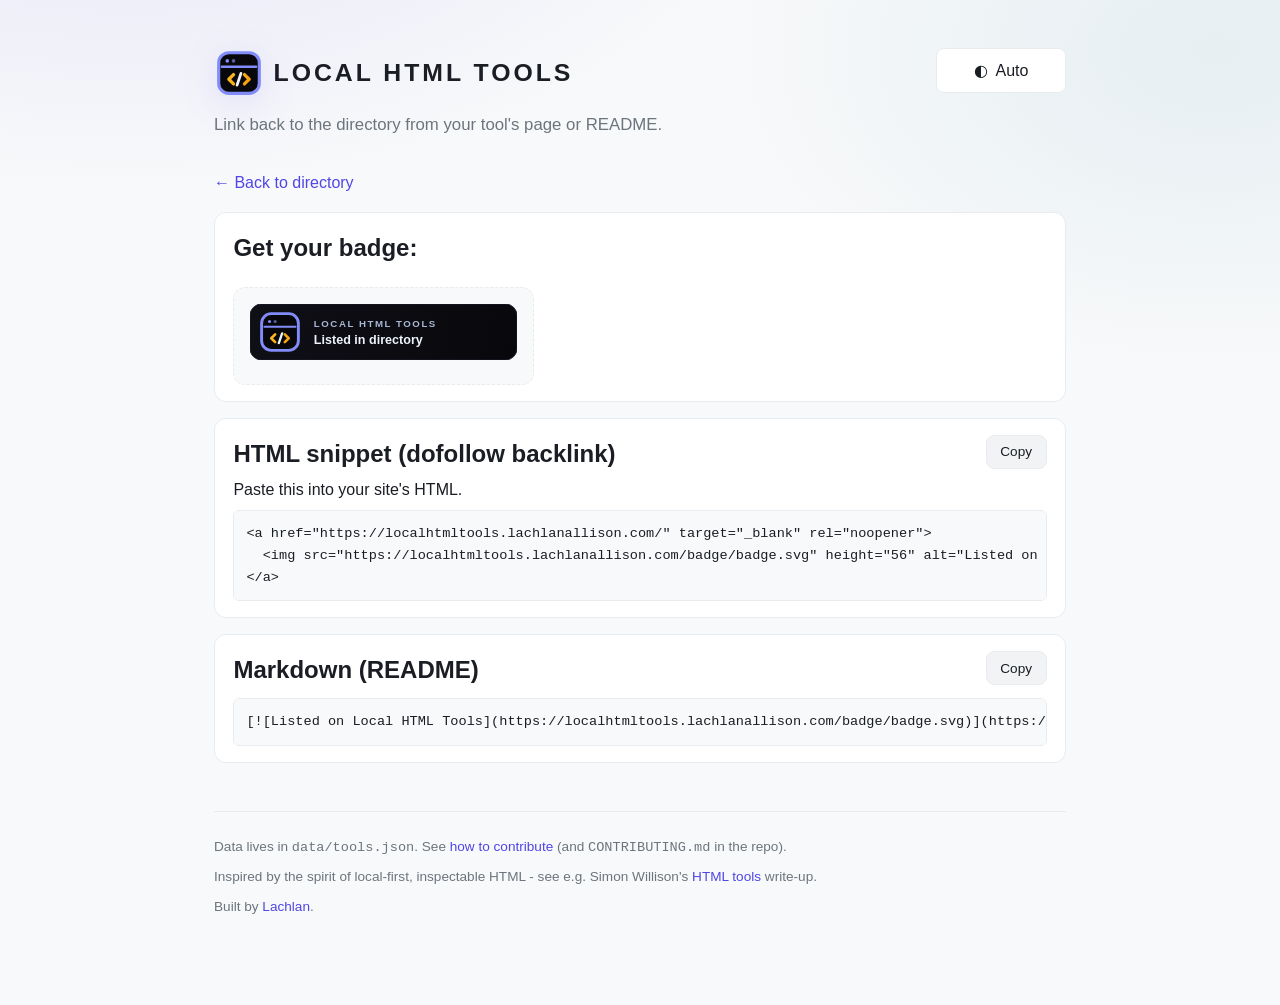
==== badge/index.html @ d9b1b04b "initial commit" ====
<!DOCTYPE html>
<html lang="en">
  <head>
    <meta charset="utf-8" />
    <meta name="viewport" content="width=device-width, initial-scale=1" />
    <title>Embed badge - Local HTML Tools</title>
    <script>
      (function () {
        var mode = "auto";
        try {
          var saved = localStorage.getItem("lht-theme");
          if (["auto", "light", "dark"].indexOf(saved) !== -1) mode = saved;
        } catch (error) {}
        var theme = mode === "auto"
          ? (window.matchMedia && window.matchMedia("(prefers-color-scheme: light)").matches ? "light" : "dark")
          : mode;
        document.documentElement.setAttribute("data-theme", theme);
      })();
    </script>
    <link id="theme-css" rel="stylesheet" href="../css/themes/site.css" data-base="../css/themes/" />
    <link rel="icon" href="../favicon.svg" type="image/svg+xml" />
    <style>
      .panel {
        background: var(--surface);
        border: 1px solid var(--border);
        border-radius: var(--radius);
        padding: 1rem 1.15rem;
        margin: 1rem 0;
      }
      pre,
      code {
        font-family: var(--mono);
        font-size: 0.85rem;
      }
      pre {
        overflow: auto;
        margin: 0.5rem 0 0;
        padding: 0.75rem;
        background: var(--bg);
        border-radius: 6px;
        border: 1px solid var(--border);
      }
      .preview {
        display: inline-block;
        padding: 1rem;
        background: var(--bg);
        border-radius: var(--radius);
        border: 1px dashed var(--border);
      }
      .snippet-head {
        display: flex;
        align-items: flex-start;
        justify-content: space-between;
        gap: 1rem;
      }
      .copy-button {
        border: 0;
        white-space: nowrap;
      }
    </style>
  </head>
  <body>
    <div class="wrap">
      <header class="site">
        <div class="header-top">
          <a href="../" class="site-logo" style="text-decoration:none;color:inherit">
            <img src="../favicon.svg" alt="" />
            <span class="site-logo-wordmark">LOCAL HTML TOOLS</span>
          </a>
          <label class="theme-picker" for="theme-switcher">
            <span class="sr-only">Theme</span>
            <select id="theme-switcher" class="filter">
              <option value="auto" selected>&#9680;&nbsp;&nbsp;Auto</option>
              <option value="light">&#9788;&nbsp;&nbsp;Light</option>
              <option value="dark">&#9790;&nbsp;&nbsp;Dark</option>
            </select>
          </label>
        </div>
        <p class="lede">Link back to the directory from your tool's page or README.</p>
      </header>

      <main>
        <p>
          <a href="../">&larr; Back to directory</a>
        </p>

        <section class="panel">
          <h2 class="summary" style="margin-top: 0">Get your badge:</h2>
          <div class="preview">
            <a href="https://localhtmltools.lachlanallison.com/" target="_blank" rel="noopener" title="Local HTML Tools - curated directory">
              <img src="badge.svg" height="56" alt="Listed on Local HTML Tools" />
            </a>
          </div>
        </section>

        <section class="panel">
          <div class="snippet-head">
            <div>
              <h2 class="summary" style="margin: 0">HTML snippet (dofollow backlink)</h2>
              <p class="summary" style="margin: 0.2rem 0 0">Paste this into your site's HTML.</p>
            </div>
            <button class="btn btn-secondary btn-small copy-button" type="button" data-copy-target="html-snippet">Copy</button>
          </div>
          <pre><code id="html-snippet">&lt;a href="https://localhtmltools.lachlanallison.com/" target="_blank" rel="noopener"&gt;
  &lt;img src="https://localhtmltools.lachlanallison.com/badge/badge.svg" height="56" alt="Listed on Local HTML Tools" /&gt;
&lt;/a&gt;</code></pre>
        </section>

        <section class="panel">
          <div class="snippet-head">
            <h2 class="summary" style="margin: 0">Markdown (README)</h2>
            <button class="btn btn-secondary btn-small copy-button" type="button" data-copy-target="markdown-snippet">Copy</button>
          </div>
          <pre><code id="markdown-snippet">[![Listed on Local HTML Tools](https://localhtmltools.lachlanallison.com/badge/badge.svg)](https://localhtmltools.lachlanallison.com/)</code></pre>
        </section>


      </main>

      <footer class="site">
        <p>
          Data lives in <code>data/tools.json</code>. See <a href="../contributing.html">how to contribute</a> (and <code>CONTRIBUTING.md</code> in the repo).
        </p>
        <p>Inspired by the spirit of local-first, inspectable HTML - see e.g. Simon Willison's <a href="https://simonwillison.net/2025/Dec/10/html-tools/">HTML tools</a> write-up.</p>
        <p>Built by <a href="https://lachlanallison.com/">Lachlan</a>.</p>
      </footer>
    </div>
    <script src="../js/theme.js" defer></script>
    <script>
      document.querySelectorAll("[data-copy-target]").forEach((button) => {
        button.addEventListener("click", async () => {
          const target = document.getElementById(button.dataset.copyTarget);
          if (!target) return;
          const original = button.textContent;
          try {
            await navigator.clipboard.writeText(target.textContent);
            button.textContent = "Copied";
          } catch (error) {
            button.textContent = "Select text";
          }
          window.setTimeout(() => {
            button.textContent = original;
          }, 1600);
        });
      });
    </script>
  </body>
</html>
---- css/themes/site.css ----
:root {
  --bg: #08080c;
  --surface: #0f0f16;
  --border: #1e1e2e;
  --text: #e2e2ea;
  --muted: #6e6e8a;
  --accent: #818cf8;
  --accent-hover: #a5b4fc;
  --tag-bg: #13131f;
  --radius: 12px;
  --font: "Aptos", "Segoe UI Variable Display", "Segoe UI", sans-serif;
  --mono: ui-monospace, "Cascadia Code", "SF Mono", Consolas, monospace;
}

*, *::before, *::after { box-sizing: border-box; }

html { scroll-behavior: smooth; }

body {
  margin: 0;
  min-height: 100vh;
  font-family: var(--font);
  background:
    radial-gradient(1200px 700px at 10% -20%, rgba(99, 102, 241, 0.18), transparent 55%),
    radial-gradient(1000px 600px at 95% 5%, rgba(34, 211, 238, 0.09), transparent 50%),
    var(--bg);
  color: var(--text);
  line-height: 1.6;
  -webkit-font-smoothing: antialiased;
}

a { color: var(--accent); text-decoration: none; }
a:hover { color: var(--accent-hover); }

.wrap {
  max-width: 900px;
  margin: 0 auto;
  padding: 3rem 1.5rem 5rem;
}

.header-top {
  display: flex;
  justify-content: space-between;
  align-items: flex-start;
  gap: 1rem;
  margin-bottom: 0.85rem;
}

header.site h1 {
  margin: 0;
  font-size: clamp(1.6rem, 4vw, 2.4rem);
  font-weight: 700;
  letter-spacing: -0.03em;
  color: var(--text);
}

header.site .lede {
  margin: 0 0 2rem;
  color: var(--muted);
  font-size: 1.05rem;
  max-width: 55ch;
}

.intro-row {
  display: flex;
  align-items: flex-start;
  justify-content: space-between;
  gap: 2rem;
  margin: 0 0 2rem;
}

.intro-row .lede {
  margin: 0;
  flex: 1;
}

.intro-badge-link {
  display: inline-flex;
  flex-direction: column;
  align-items: flex-start;
  gap: 0.55rem;
  color: var(--muted);
  font-size: 0.86rem;
  font-weight: 700;
  margin-top: 0.2rem;
}

.intro-badge-link:hover {
  color: var(--accent-hover);
}

.intro-badge-link img {
  display: block;
  height: 56px;
  width: auto;
}

.theme-picker {
  display: inline-flex;
  align-items: center;
}

.theme-picker select {
  background: var(--surface);
  border: 1px solid var(--border);
  color: var(--text);
  font-size: 0.8rem;
  font-weight: 500;
  padding: 0.48rem 2rem 0.48rem 0.9rem;
  border-radius: 8px;
  cursor: pointer;
  appearance: none;
  -webkit-appearance: none;
  background-image: url("data:image/svg+xml,%3Csvg xmlns='http://www.w3.org/2000/svg' width='12' height='12' viewBox='0 0 12 12'%3E%3Cpath fill='%236e6e8a' d='M6 8L1 3h10z'/%3E%3C/svg%3E");
  background-repeat: no-repeat;
  background-position: right 0.5rem center;
  font-family: var(--font);
  min-width: 130px;
  text-align: center;
  text-align-last: center;
}

nav.sub {
  display: flex;
  flex-wrap: wrap;
  gap: 0.75rem 1.25rem;
  align-items: center;
  padding: 1rem 1rem;
  border: 1px solid var(--border);
  border-radius: 14px;
  background: rgba(255, 255, 255, 0.01);
  backdrop-filter: blur(4px);
  margin-bottom: 0;
}

label.search {
  display: flex;
  align-items: center;
  gap: 0.5rem;
  flex: 1;
  min-width: 200px;
}

label.search span { color: var(--muted); font-size: 0.875rem; }

input[type="search"] {
  flex: 1;
  max-width: 320px;
  padding: 0.55rem 0.85rem;
  border: 1px solid var(--border);
  border-radius: 8px;
  background: var(--surface);
  color: var(--text);
  font: inherit;
  outline: none;
  transition: border-color 0.2s, box-shadow 0.2s;
}

input[type="search"]:focus {
  border-color: var(--accent);
  box-shadow: 0 0 0 3px rgba(129, 140, 248, 0.12);
}

input[type="search"]::placeholder { color: #4a4a5e; }

select.filter {
  padding: 0.55rem 0.75rem;
  border: 1px solid var(--border);
  border-radius: 8px;
  background: var(--surface);
  color: var(--text);
  font: inherit;
  cursor: pointer;
  outline: none;
  font-family: var(--font);
}

.tool-grid {
  display: flex;
  flex-direction: column;
  margin-top: 1rem;
}

.tool-card {
  display: flex;
  flex-direction: column;
  gap: 0.65rem;
  padding: 1.15rem 1.25rem;
  margin-bottom: 0.5rem;
  border: 1px solid rgba(129, 140, 248, 0.16);
  border-radius: var(--radius);
  background: linear-gradient(160deg, rgba(20, 20, 32, 0.95), rgba(15, 15, 22, 0.96));
  transition: all 0.2s ease;
}

.tool-card:hover {
  border-color: rgba(129, 140, 248, 0.3);
  box-shadow: 0 0 0 1px rgba(129, 140, 248, 0.15), 0 14px 34px rgba(0, 0, 0, 0.4);
  transform: translateY(-2px);
}

.tool-card h2 {
  margin: 0 0 0.25rem;
  font-size: 1.05rem;
  font-weight: 600;
}

.tool-card h2 a { color: var(--text); }
.tool-card h2 a:hover { color: var(--accent); }

.tool-card .summary {
  margin: 0 0 0.4rem;
  font-size: 0.9rem;
  color: #9ca3af;
  line-height: 1.5;
}

.tool-row {
  display: flex;
  align-items: flex-start;
  gap: 1.5rem;
  padding: 1.15rem 1.25rem;
  margin-bottom: 0.5rem;
  border: 1px solid var(--border);
  border-radius: var(--radius);
  background: var(--surface);
  transition: all 0.2s ease;
}

.tool-row:hover {
  border-color: rgba(129, 140, 248, 0.3);
  box-shadow: 0 0 0 1px rgba(129, 140, 248, 0.08), 0 4px 24px rgba(0, 0, 0, 0.4);
  transform: translateY(-1px);
}

.tool-main { flex: 1; min-width: 0; }

.tool-main h2 {
  margin: 0 0 0.25rem;
  font-size: 1.05rem;
  font-weight: 600;
}

.tool-main h2 a { color: var(--text); }
.tool-main h2 a:hover { color: var(--accent); }

.tool-main .summary {
  margin: 0 0 0.4rem;
  font-size: 0.9rem;
  color: #9ca3af;
  line-height: 1.5;
}

.meta-row {
  display: flex;
  flex-wrap: wrap;
  gap: 0.35rem 0.5rem;
  align-items: center;
  font-size: 0.78rem;
  color: var(--muted);
}

.meta-row .author a { color: var(--muted); }
.meta-row .author a:hover { color: var(--accent); }

.badge-runtime {
  font-family: var(--mono);
  font-size: 0.7rem;
  padding: 0.1rem 0.4rem;
  background: var(--tag-bg);
  color: #7c7c9e;
  border: 1px solid var(--border);
  border-radius: 4px;
}

.tool-side {
  display: flex;
  flex-direction: column;
  align-items: flex-end;
  gap: 0.5rem;
  min-width: 130px;
  flex-shrink: 0;
}

.cats {
  display: flex;
  flex-wrap: wrap;
  gap: 0.3rem;
  justify-content: flex-end;
}

.cats .cat {
  font-size: 0.7rem;
  padding: 0.15rem 0.5rem;
  background: var(--tag-bg);
  color: var(--muted);
  border: 1px solid var(--border);
  border-radius: 4px;
  font-family: var(--mono);
}

.links {
  display: flex;
  flex-wrap: wrap;
  gap: 0.5rem 0.75rem;
  font-size: 0.8rem;
}

.links a {
  color: var(--accent);
  font-weight: 500;
}
.links a:hover { color: var(--accent-hover); }
.links a.secondary { color: var(--muted); font-weight: 400; }
.links a.secondary:hover { color: var(--accent); }

footer.site {
  margin-top: 3rem;
  padding-top: 1.5rem;
  border-top: 1px solid var(--border);
  font-size: 0.85rem;
  color: var(--muted);
}

footer.site p { margin: 0 0 0.5rem; }

.empty-state {
  text-align: center;
  padding: 3rem 1rem;
  color: var(--muted);
}

.sr-only {
  position: absolute; width: 1px; height: 1px;
  padding: 0; margin: -1px; overflow: hidden;
  clip: rect(0, 0, 0, 0); border: 0;
}

@media (max-width: 640px) {
  .intro-row { flex-direction: column; gap: 1rem; }
  .intro-badge-link img { height: auto; max-width: 100%; }
  .tool-row { flex-direction: column; gap: 0.75rem; }
  .tool-side { align-items: flex-start; }
  .cats { justify-content: flex-start; }
  .detail-nav { align-items: flex-start; }
  .detail-badge-link { align-items: flex-start; flex-direction: column; }
  .detail-badge-link img { height: auto; max-width: 100%; }
}

/* Logo */
.site-logo {
  display: flex;
  align-items: center;
  gap: 0.6rem;
  text-decoration: none;
  color: inherit;
}

.site-logo img {
  display: block;
  width: 50px;
  height: 50px;
  object-fit: contain;
  filter: drop-shadow(0 8px 22px rgba(0, 0, 0, 0.28));
}

.site-logo-wordmark {
  display: block;
  font-size: clamp(1.15rem, 2.8vw, 1.55rem);
  font-weight: 800;
  letter-spacing: 0.12em;
  color: var(--text);
  white-space: nowrap;
}

.detail-page .tool-card.detail-card {
  margin-bottom: 2rem;
}

.detail-nav {
  display: flex;
  flex-wrap: wrap;
  align-items: center;
  justify-content: space-between;
  gap: 0.9rem 1rem;
  margin: 0 0 1rem;
}

.detail-back {
  font-size: 0.92rem;
  color: var(--muted);
}

.detail-back:hover {
  color: var(--accent);
}

.detail-badge-link {
  display: inline-flex;
  align-items: center;
  gap: 0.7rem;
  padding: 0.6rem 0.8rem;
  border: 1px solid var(--border);
  border-radius: 12px;
  background: rgba(255, 255, 255, 0.02);
}

.detail-badge-link:hover {
  border-color: rgba(129, 140, 248, 0.32);
  background: rgba(129, 140, 248, 0.05);
}

.detail-badge-link img {
  display: block;
  height: 56px;
  width: auto;
}

.detail-badge-label {
  font-size: 0.88rem;
  font-weight: 700;
  color: var(--muted);
  letter-spacing: 0.01em;
}

.detail-title {
  font-size: clamp(1.55rem, 3.4vw, 2.05rem);
  line-height: 1.25;
  margin: 0 0 0.4rem;
}

.detail-categories {
  margin: 0 0 0.7rem;
}

.detail-categories span {
  background: linear-gradient(135deg, rgba(129, 140, 248, 0.2), rgba(34, 211, 238, 0.14));
  border: 1px solid rgba(129, 140, 248, 0.24);
  color: #dbe7ff;
  font-size: 0.76rem;
  font-weight: 800;
  letter-spacing: 0.08em;
  text-transform: uppercase;
  padding: 0.38rem 0.62rem;
}

.detail-card .tags {
  gap: 0.55rem;
}

.detail-card .tags span {
  border-radius: 999px;
  padding: 0.45rem 0.72rem;
  background: rgba(19, 19, 31, 0.92);
  border: 1px solid rgba(129, 140, 248, 0.18);
  color: #c9d2e7;
  font-size: 0.82rem;
  font-weight: 600;
  box-shadow: inset 0 1px 0 rgba(255, 255, 255, 0.03);
}

.detail-subtitle {
  margin: 1.1rem 0 0.45rem;
  font-size: 0.98rem;
}

.detail-refs {
  margin: 0;
  padding-left: 1.2rem;
}

.site-logo svg {
  width: 22px;
  height: 22px;
  flex-shrink: 0;
}

.site-logo h1 {
  margin: 0;
  font-size: clamp(1.6rem, 4vw, 2.4rem);
  font-weight: 700;
  letter-spacing: -0.03em;
  color: var(--text);
}

/* Tool action buttons */
.tool-actions {
  display: flex;
  flex-wrap: wrap;
  gap: 0.5rem;
  margin-top: 0.5rem;
}

.btn {
  display: inline-flex;
  align-items: center;
  gap: 0.4rem;
  padding: 0.45rem 0.85rem;
  border-radius: 8px;
  font-size: 0.85rem;
  font-weight: 500;
  text-decoration: none;
  line-height: 1.3;
  transition: background 0.15s ease, box-shadow 0.15s ease;
}

.btn svg {
  width: 16px;
  height: 16px;
  flex-shrink: 0;
}

.btn-primary {
  background: var(--accent);
  color: #08080c;
}

.btn-primary:hover {
  background: var(--accent-hover);
  color: #08080c;
}

.btn-secondary {
  background: var(--tag-bg);
  color: var(--text);
  border: 1px solid var(--border);
}

.btn-secondary:hover {
  background: var(--border);
  color: var(--text);
}

.btn-small svg {
  width: 14px;
  height: 14px;
}

.scroll-sentinel {
  height: 1px;
}

/* Light theme overrides. Generated from css/themes/light.css. */
html[data-theme="light"] {
  --bg: #f8f9fa;
  --surface: #ffffff;
  --surface-hover: #f1f3f5;
  --border: #e9ecef;
  --text: #1a1d23;
  --muted: #6c757d;
  --accent: #4f46e5;
  --accent-hover: #4338ca;
  --tag-bg: #f1f3f5;
  --radius: 12px;
  --font: "Aptos", "Segoe UI Variable Display", "Segoe UI", sans-serif;
  --mono: ui-monospace, "Cascadia Code", "SF Mono", Consolas, monospace;
}

html[data-theme="light"] *, html[data-theme="light"] *::before, html[data-theme="light"] *::after { box-sizing: border-box; }

html[data-theme="light"] { scroll-behavior: smooth; }

html[data-theme="light"] body {
  margin: 0;
  min-height: 100vh;
  font-family: var(--font);
  background:
    radial-gradient(1200px 700px at 10% -20%, rgba(79, 70, 229, 0.12), transparent 56%),
    radial-gradient(1000px 650px at 95% 5%, rgba(14, 116, 144, 0.08), transparent 50%),
    var(--bg);
  color: var(--text);
  line-height: 1.6;
  -webkit-font-smoothing: antialiased;
}

html[data-theme="light"] a { color: var(--accent); text-decoration: none; }

html[data-theme="light"] a:hover { color: var(--accent-hover); }

html[data-theme="light"] .wrap {
  max-width: 900px;
  margin: 0 auto;
  padding: 3rem 1.5rem 5rem;
}

html[data-theme="light"] .header-top {
  display: flex;
  justify-content: space-between;
  align-items: flex-start;
  gap: 1rem;
  margin-bottom: 0.85rem;
}

html[data-theme="light"] header.site h1 {
  margin: 0;
  font-size: clamp(1.6rem, 4vw, 2.4rem);
  font-weight: 700;
  letter-spacing: -0.03em;
  color: var(--text);
}

html[data-theme="light"] header.site .lede {
  margin: 0 0 2rem;
  color: var(--muted);
  font-size: 1.05rem;
  max-width: 55ch;
}

html[data-theme="light"] .intro-row {
  display: flex;
  align-items: flex-start;
  justify-content: space-between;
  gap: 2rem;
  margin: 0 0 2rem;
}

html[data-theme="light"] .intro-row .lede {
  margin: 0;
  flex: 1;
}

html[data-theme="light"] .intro-badge-link {
  display: inline-flex;
  flex-direction: column;
  align-items: flex-start;
  gap: 0.55rem;
  color: var(--muted);
  font-size: 0.86rem;
  font-weight: 700;
  margin-top: 0.2rem;
}

html[data-theme="light"] .intro-badge-link:hover {
  color: var(--accent-hover);
}

html[data-theme="light"] .intro-badge-link img {
  display: block;
  height: 56px;
  width: auto;
}

html[data-theme="light"] .theme-picker {
  display: inline-flex;
  align-items: center;
}

html[data-theme="light"] .theme-picker select {
  background: var(--surface);
  border: 1px solid var(--border);
  color: var(--text);
  font-size: 0.8rem;
  font-weight: 500;
  padding: 0.48rem 2rem 0.48rem 0.9rem;
  border-radius: 8px;
  cursor: pointer;
  appearance: none;
  -webkit-appearance: none;
  background-image: url("data:image/svg+xml,%3Csvg xmlns='http://www.w3.org/2000/svg' width='12' height='12' viewBox='0 0 12 12'%3E%3Cpath fill='%236c757d' d='M6 8L1 3h10z'/%3E%3C/svg%3E");
  background-repeat: no-repeat;
  background-position: right 0.5rem center;
  font-family: var(--font);
  min-width: 130px;
  text-align: center;
  text-align-last: center;
}

html[data-theme="light"] nav.sub {
  display: flex;
  flex-wrap: wrap;
  gap: 0.75rem 1.25rem;
  align-items: center;
  padding: 1rem 1rem;
  border: 1px solid var(--border);
  border-radius: 14px;
  background: rgba(255, 255, 255, 0.78);
  backdrop-filter: blur(4px);
  margin-bottom: 0;
}

html[data-theme="light"] label.search {
  display: flex;
  align-items: center;
  gap: 0.5rem;
  flex: 1;
  min-width: 200px;
}

html[data-theme="light"] label.search span { color: var(--muted); font-size: 0.875rem; }

html[data-theme="light"] input[type="search"] {
  flex: 1;
  max-width: 320px;
  padding: 0.55rem 0.85rem;
  border: 1px solid var(--border);
  border-radius: 8px;
  background: var(--surface);
  color: var(--text);
  font: inherit;
  outline: none;
  transition: border-color 0.2s, box-shadow 0.2s;
}

html[data-theme="light"] input[type="search"]:focus {
  border-color: var(--accent);
  box-shadow: 0 0 0 3px rgba(79, 70, 229, 0.1);
}

html[data-theme="light"] input[type="search"]::placeholder { color: #adb5bd; }

html[data-theme="light"] select.filter {
  padding: 0.55rem 0.75rem;
  border: 1px solid var(--border);
  border-radius: 8px;
  background: var(--surface);
  color: var(--text);
  font: inherit;
  cursor: pointer;
  outline: none;
  font-family: var(--font);
}

html[data-theme="light"] .tool-grid {
  display: flex;
  flex-direction: column;
  margin-top: 1rem;
}

html[data-theme="light"] .tool-card {
  display: flex;
  flex-direction: column;
  gap: 0.65rem;
  padding: 1.15rem 1.25rem;
  margin-bottom: 0.5rem;
  border: 1px solid rgba(79, 70, 229, 0.16);
  border-radius: var(--radius);
  background: linear-gradient(160deg, rgba(255, 255, 255, 0.95), rgba(248, 250, 255, 0.96));
  transition: all 0.2s ease;
}

html[data-theme="light"] .tool-card:hover {
  border-color: rgba(79, 70, 229, 0.25);
  box-shadow: 0 0 0 1px rgba(79, 70, 229, 0.12), 0 12px 28px rgba(42, 54, 112, 0.09);
  transform: translateY(-2px);
}

html[data-theme="light"] .tool-card h2 {
  margin: 0 0 0.25rem;
  font-size: 1.05rem;
  font-weight: 600;
}

html[data-theme="light"] .tool-card h2 a { color: var(--text); }

html[data-theme="light"] .tool-card h2 a:hover { color: var(--accent); }

html[data-theme="light"] .tool-card .summary {
  margin: 0 0 0.4rem;
  font-size: 0.9rem;
  color: #495057;
  line-height: 1.5;
}

html[data-theme="light"] .tool-row {
  display: flex;
  align-items: flex-start;
  gap: 1.5rem;
  padding: 1.15rem 1.25rem;
  margin-bottom: 0.5rem;
  border: 1px solid var(--border);
  border-radius: var(--radius);
  background: var(--surface);
  transition: all 0.2s ease;
}

html[data-theme="light"] .tool-row:hover {
  border-color: rgba(79, 70, 229, 0.25);
  box-shadow: 0 0 0 1px rgba(79, 70, 229, 0.06), 0 4px 24px rgba(0, 0, 0, 0.06);
  transform: translateY(-1px);
}

html[data-theme="light"] .tool-main { flex: 1; min-width: 0; }

html[data-theme="light"] .tool-main h2 {
  margin: 0 0 0.25rem;
  font-size: 1.05rem;
  font-weight: 600;
}

html[data-theme="light"] .tool-main h2 a { color: var(--text); }

html[data-theme="light"] .tool-main h2 a:hover { color: var(--accent); }

html[data-theme="light"] .tool-main .summary {
  margin: 0 0 0.4rem;
  font-size: 0.9rem;
  color: #495057;
  line-height: 1.5;
}

html[data-theme="light"] .meta-row {
  display: flex;
  flex-wrap: wrap;
  gap: 0.35rem 0.5rem;
  align-items: center;
  font-size: 0.78rem;
  color: var(--muted);
}

html[data-theme="light"] .meta-row .author a { color: var(--muted); }

html[data-theme="light"] .meta-row .author a:hover { color: var(--accent); }

html[data-theme="light"] .badge-runtime {
  font-family: var(--mono);
  font-size: 0.7rem;
  padding: 0.1rem 0.4rem;
  background: var(--tag-bg);
  color: #6c757d;
  border: 1px solid var(--border);
  border-radius: 4px;
}

html[data-theme="light"] .tool-side {
  display: flex;
  flex-direction: column;
  align-items: flex-end;
  gap: 0.5rem;
  min-width: 130px;
  flex-shrink: 0;
}

html[data-theme="light"] .cats {
  display: flex;
  flex-wrap: wrap;
  gap: 0.3rem;
  justify-content: flex-end;
}

html[data-theme="light"] .cats .cat {
  font-size: 0.7rem;
  padding: 0.15rem 0.5rem;
  background: var(--tag-bg);
  color: var(--muted);
  border: 1px solid var(--border);
  border-radius: 4px;
  font-family: var(--mono);
}

html[data-theme="light"] .links {
  display: flex;
  flex-wrap: wrap;
  gap: 0.5rem 0.75rem;
  font-size: 0.8rem;
}

html[data-theme="light"] .links a {
  color: var(--accent);
  font-weight: 500;
}

html[data-theme="light"] .links a:hover { color: var(--accent-hover); }

html[data-theme="light"] .links a.secondary { color: var(--muted); font-weight: 400; }

html[data-theme="light"] .links a.secondary:hover { color: var(--accent); }

html[data-theme="light"] footer.site {
  margin-top: 3rem;
  padding-top: 1.5rem;
  border-top: 1px solid var(--border);
  font-size: 0.85rem;
  color: var(--muted);
}

html[data-theme="light"] footer.site p { margin: 0 0 0.5rem; }

html[data-theme="light"] .empty-state {
  text-align: center;
  padding: 3rem 1rem;
  color: var(--muted);
}

html[data-theme="light"] .sr-only {
  position: absolute; width: 1px; height: 1px;
  padding: 0; margin: -1px; overflow: hidden;
  clip: rect(0, 0, 0, 0); border: 0;
}

@media (max-width: 640px) {
html[data-theme="light"] .intro-row { flex-direction: column; gap: 1rem; }

html[data-theme="light"] .intro-badge-link img { height: auto; max-width: 100%; }

html[data-theme="light"] .tool-row { flex-direction: column; gap: 0.75rem; }

html[data-theme="light"] .tool-side { align-items: flex-start; }

html[data-theme="light"] .cats { justify-content: flex-start; }

html[data-theme="light"] .detail-nav { align-items: flex-start; }

html[data-theme="light"] .detail-badge-link { align-items: flex-start; flex-direction: column; }

html[data-theme="light"] .detail-badge-link img { height: auto; max-width: 100%; }
}

html[data-theme="light"] /* Logo */
.site-logo {
  display: flex;
  align-items: center;
  gap: 0.6rem;
  text-decoration: none;
  color: inherit;
}

html[data-theme="light"] .site-logo img {
  display: block;
  width: 50px;
  height: 50px;
  object-fit: contain;
  filter: drop-shadow(0 8px 18px rgba(79, 70, 229, 0.12));
}

html[data-theme="light"] .site-logo-wordmark {
  display: block;
  font-size: clamp(1.15rem, 2.8vw, 1.55rem);
  font-weight: 800;
  letter-spacing: 0.12em;
  color: var(--text);
  white-space: nowrap;
}

html[data-theme="light"] .detail-page .tool-card.detail-card {
  margin-bottom: 2rem;
}

html[data-theme="light"] .detail-nav {
  display: flex;
  flex-wrap: wrap;
  align-items: center;
  justify-content: space-between;
  gap: 0.9rem 1rem;
  margin: 0 0 1rem;
}

html[data-theme="light"] .detail-back {
  font-size: 0.92rem;
  color: var(--muted);
}

html[data-theme="light"] .detail-back:hover {
  color: var(--accent);
}

html[data-theme="light"] .detail-badge-link {
  display: inline-flex;
  align-items: center;
  gap: 0.7rem;
  padding: 0.6rem 0.8rem;
  border: 1px solid var(--border);
  border-radius: 12px;
  background: rgba(255, 255, 255, 0.78);
}

html[data-theme="light"] .detail-badge-link:hover {
  border-color: rgba(79, 70, 229, 0.28);
  background: rgba(79, 70, 229, 0.05);
}

html[data-theme="light"] .detail-badge-link img {
  display: block;
  height: 56px;
  width: auto;
}

html[data-theme="light"] .detail-badge-label {
  font-size: 0.88rem;
  font-weight: 700;
  color: var(--muted);
  letter-spacing: 0.01em;
}

html[data-theme="light"] .detail-title {
  font-size: clamp(1.55rem, 3.4vw, 2.05rem);
  line-height: 1.25;
  margin: 0 0 0.4rem;
}

html[data-theme="light"] .detail-categories {
  margin: 0 0 0.7rem;
}

html[data-theme="light"] .detail-categories span {
  background: linear-gradient(135deg, rgba(79, 70, 229, 0.12), rgba(14, 116, 144, 0.08));
  border: 1px solid rgba(79, 70, 229, 0.16);
  color: #334155;
  font-size: 0.76rem;
  font-weight: 800;
  letter-spacing: 0.08em;
  text-transform: uppercase;
  padding: 0.38rem 0.62rem;
}

html[data-theme="light"] .detail-card .tags {
  gap: 0.55rem;
}

html[data-theme="light"] .detail-card .tags span {
  border-radius: 999px;
  padding: 0.45rem 0.72rem;
  background: rgba(241, 243, 245, 0.96);
  border: 1px solid rgba(79, 70, 229, 0.12);
  color: #475569;
  font-size: 0.82rem;
  font-weight: 600;
  box-shadow: inset 0 1px 0 rgba(255, 255, 255, 0.75);
}

html[data-theme="light"] .detail-subtitle {
  margin: 1.1rem 0 0.45rem;
  font-size: 0.98rem;
}

html[data-theme="light"] .detail-refs {
  margin: 0;
  padding-left: 1.2rem;
}

html[data-theme="light"] .site-logo svg {
  width: 22px;
  height: 22px;
  flex-shrink: 0;
}

html[data-theme="light"] .site-logo h1 {
  margin: 0;
  font-size: clamp(1.6rem, 4vw, 2.4rem);
  font-weight: 700;
  letter-spacing: -0.03em;
  color: var(--text);
}

html[data-theme="light"] /* Tool action buttons */
.tool-actions {
  display: flex;
  flex-wrap: wrap;
  gap: 0.5rem;
  margin-top: 0.5rem;
}

html[data-theme="light"] .btn {
  display: inline-flex;
  align-items: center;
  gap: 0.4rem;
  padding: 0.45rem 0.85rem;
  border-radius: 8px;
  font-size: 0.85rem;
  font-weight: 500;
  text-decoration: none;
  line-height: 1.3;
  transition: background 0.15s ease, box-shadow 0.15s ease;
}

html[data-theme="light"] .btn svg {
  width: 16px;
  height: 16px;
  flex-shrink: 0;
}

html[data-theme="light"] .btn-primary {
  background: var(--accent);
  color: #ffffff;
}

html[data-theme="light"] .btn-primary:hover {
  background: var(--accent-hover);
  color: #ffffff;
}

html[data-theme="light"] .btn-secondary {
  background: var(--tag-bg);
  color: var(--text);
  border: 1px solid var(--border);
}

html[data-theme="light"] .btn-secondary:hover {
  background: var(--surface-hover);
  color: var(--text);
}

html[data-theme="light"] .btn-small svg {
  width: 14px;
  height: 14px;
}

html[data-theme="light"] .scroll-sentinel {
  height: 1px;
}
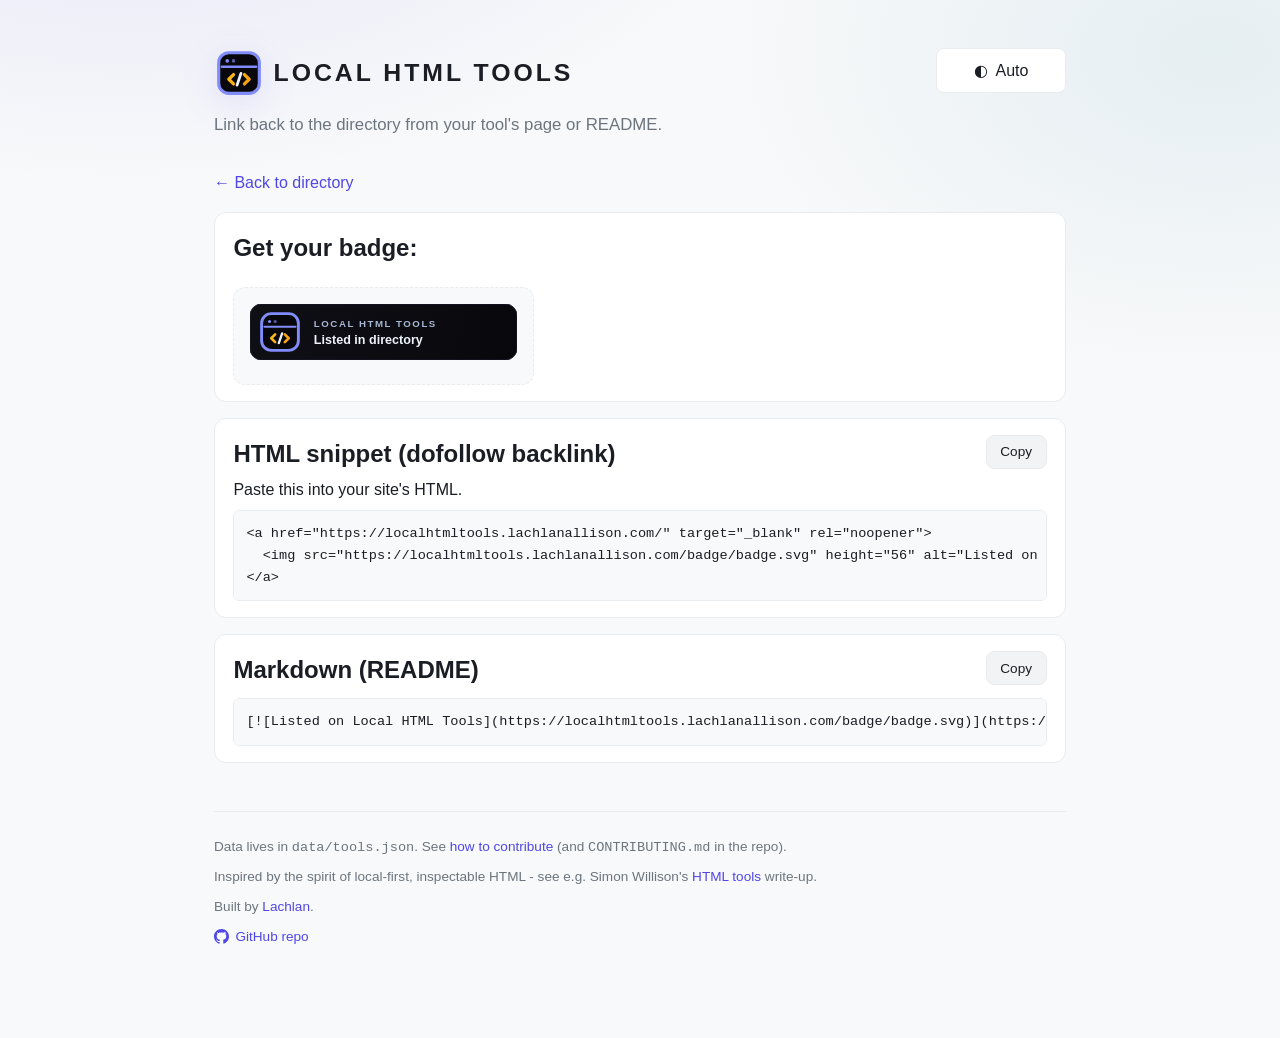
==== commit 69f21215: "add some quick analytics to be reviewed later" ====
--- a/badge/index.html
+++ b/badge/index.html
@@ -18,6 +18,7 @@
       })();
     </script>
     <link id="theme-css" rel="stylesheet" href="../css/themes/site.css" data-base="../css/themes/" />
+    <script defer src="https://cloud.umami.is/script.js" data-website-id="1406c3c2-9765-4db1-8ccb-0ebf20575a0c"></script>
     <link rel="icon" href="../favicon.svg" type="image/svg+xml" />
     <style>
       .panel {
@@ -123,6 +124,12 @@
         </p>
         <p>Inspired by the spirit of local-first, inspectable HTML - see e.g. Simon Willison's <a href="https://simonwillison.net/2025/Dec/10/html-tools/">HTML tools</a> write-up.</p>
         <p>Built by <a href="https://lachlanallison.com/">Lachlan</a>.</p>
+        <p>
+          <a class="footer-github" href="https://github.com/lachlanallison/local-html-tools" target="_blank" rel="noopener noreferrer">
+            <svg viewBox="0 0 24 24" fill="currentColor" aria-hidden="true"><path d="M12 0C5.37 0 0 5.37 0 12c0 5.3 3.44 9.8 8.2 11.4.6.1.82-.26.82-.58 0-.28-.01-1.04-.02-2.04-3.34.72-4.04-1.61-4.04-1.61-.55-1.4-1.34-1.77-1.34-1.77-1.1-.75.08-.74.08-.74 1.22.09 1.86 1.25 1.86 1.25 1.08 1.85 2.83 1.32 3.52 1.01.11-.79.42-1.32.77-1.62-2.69-.31-5.53-1.35-5.53-6 0-1.33.47-2.41 1.24-3.26-.13-.31-.54-1.56.12-3.25 0 0 1.01-.32 3.3 1.24.96-.27 1.98-.4 3-.4s2.04.13 3 .4c2.29-1.56 3.3-1.24 3.3-1.24.66 1.69.25 2.94.12 3.25.77.85 1.24 1.93 1.24 3.26 0 4.66-2.84 5.69-5.54 5.99.44.38.83 1.13.83 2.27 0 1.64-.02 2.96-.02 3.36 0 .32.22.7.83.58C20.56 21.8 24 17.3 24 12 24 5.37 18.63 0 12 0z"/></svg>
+            GitHub repo
+          </a>
+        </p>
       </footer>
     </div>
     <script src="../js/theme.js" defer></script>
--- a/css/themes/site.css
+++ b/css/themes/site.css
@@ -324,6 +324,18 @@
 
 footer.site p { margin: 0 0 0.5rem; }
 
+.footer-github {
+  display: inline-flex;
+  align-items: center;
+  gap: 0.4rem;
+}
+
+.footer-github svg {
+  width: 15px;
+  height: 15px;
+  flex: 0 0 auto;
+}
+
 .empty-state {
   text-align: center;
   padding: 3rem 1rem;
